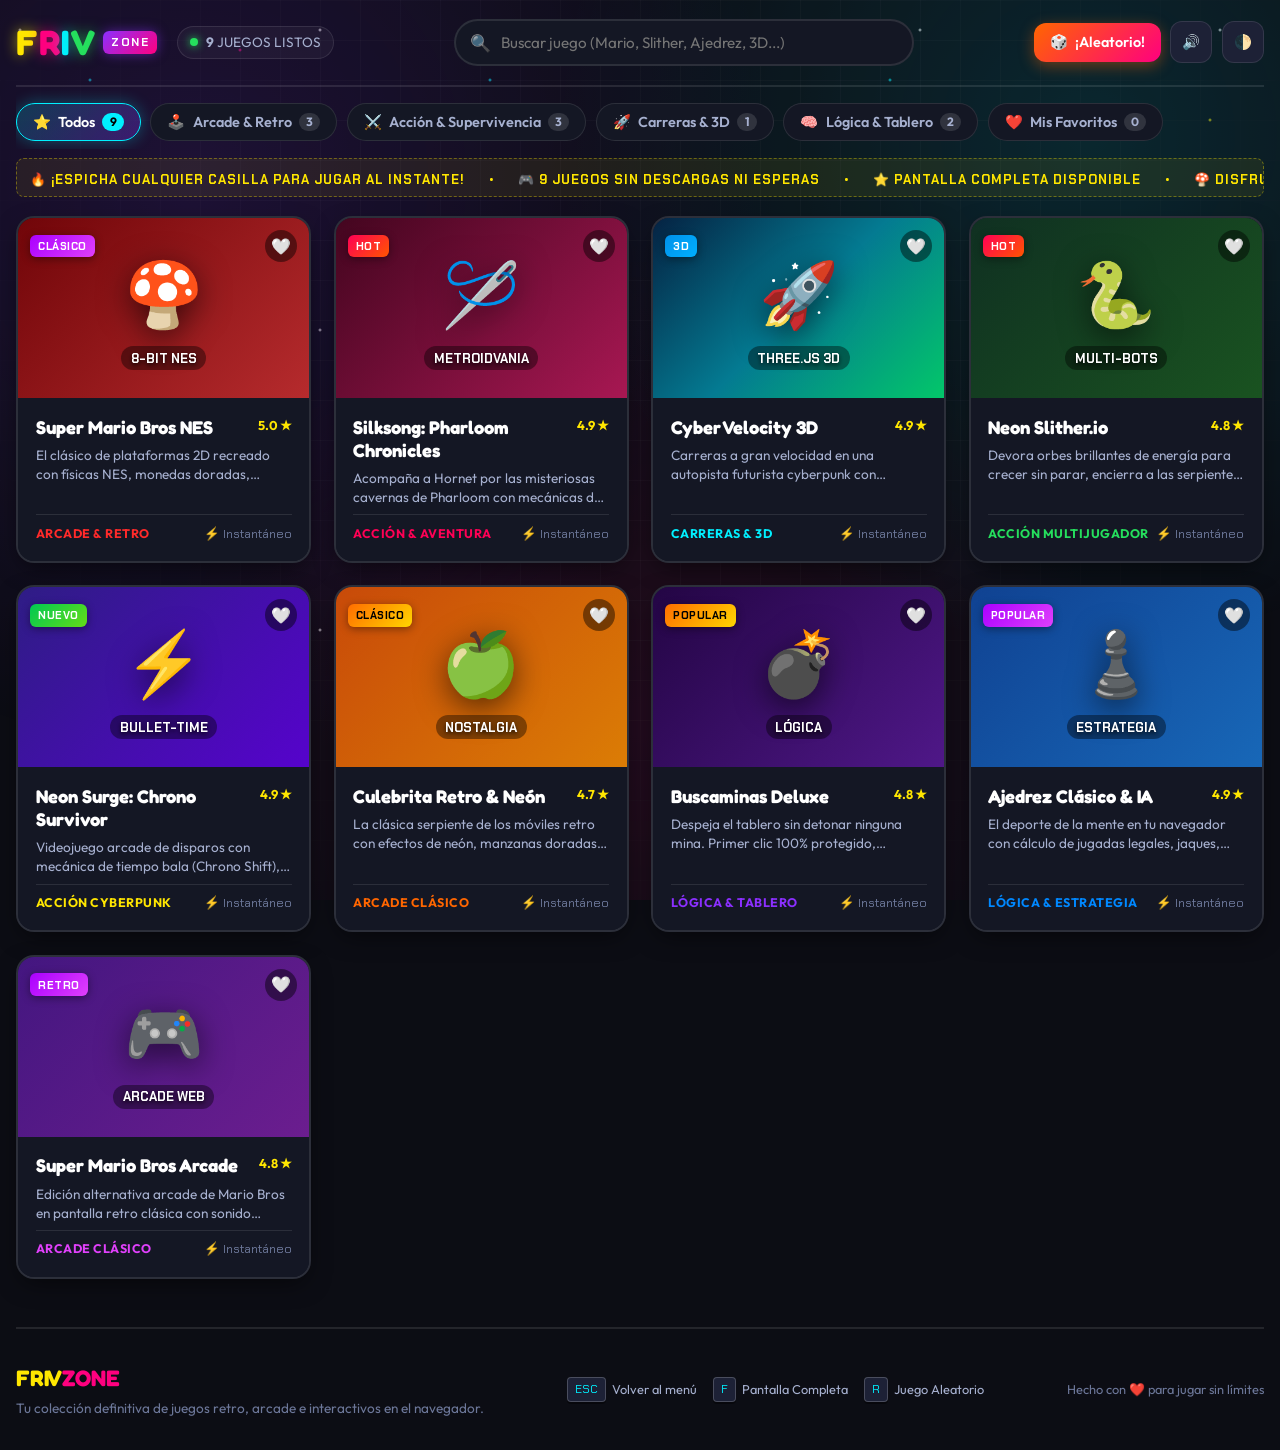
==== index.html @ 9435202a "Initial commit: FRIV-ZONE plataforma completa de juegos arcade y retro" ====
<!DOCTYPE html>
<html lang="es">
<head>
    <meta charset="UTF-8">
    <meta name="viewport" content="width=device-width, initial-scale=1.0, maximum-scale=1.0, user-scalable=no">
    <title>FRIV-ZONE | Plataforma de Juegos Arcade & Retro</title>
    <meta name="description" content="Plataforma de videojuegos estilo Friv con los mejores juegos arcade, retro, carreras 3D, lógica y acción. Juega gratis al instante.">
    
    <!-- Google Fonts -->
    <link rel="preconnect" href="https://fonts.googleapis.com">
    <link rel="preconnect" href="https://fonts.gstatic.com" crossorigin>
    <link href="https://fonts.googleapis.com/css2?family=Chakra+Petch:wght@600;700;800&family=Fredoka:wght@500;600;700;800&family=Outfit:wght@400;500;600;700;800&family=Press+Start+2P&display=swap" rel="stylesheet">
    
    <link rel="stylesheet" href="style.css">
</head>
<body class="theme-friv">
    <!-- Fondo Dinámico con Estrellas y Cuadrícula Arcade -->
    <div class="bg-effects" aria-hidden="true">
        <div class="stars-layer"></div>
        <div class="grid-glow"></div>
    </div>

    <!-- Contenedor Principal de la Plataforma -->
    <div id="friv-app" class="friv-layout">

        <!-- Barra Superior / Header Friv -->
        <header class="friv-navbar">
            <div class="nav-left">
                <a href="#" class="friv-logo-group" id="btn-home-logo" title="FRIV ZONE - Inicio">
                    <div class="friv-logo">
                        <span class="char-f">F</span>
                        <span class="char-r">R</span>
                        <span class="char-i">I</span>
                        <span class="char-v">V</span>
                    </div>
                    <span class="logo-badge">ZONE</span>
                </a>
                <div class="header-tagline">
                    <span class="tagline-dot"></span>
                    <span class="tagline-text"><strong id="total-games-counter">9</strong> JUEGOS LISTOS</span>
                </div>
            </div>

            <!-- Buscador Central -->
            <div class="search-container">
                <span class="search-icon">🔍</span>
                <input type="text" id="game-search-input" placeholder="Buscar juego (Mario, Slither, Ajedrez, 3D...)" autocomplete="off" aria-label="Buscar juegos">
                <button id="clear-search-btn" class="clear-search hidden" title="Borrar búsqueda">✕</button>
            </div>

            <!-- Acciones Rápidas Superior Derecha -->
            <div class="nav-right">
                <button id="btn-random-game" class="action-btn btn-random" title="Elegir juego al azar">
                    <span class="btn-icon">🎲</span>
                    <span class="btn-text">¡Aleatorio!</span>
                </button>
                <button id="btn-toggle-sound" class="action-btn icon-only" title="Activar/Desactivar Sonido UI" aria-label="Sonido">
                    <span id="sound-icon">🔊</span>
                </button>
                <button id="btn-toggle-theme" class="action-btn icon-only" title="Cambiar Tema Visual" aria-label="Tema">
                    <span id="theme-icon">🌓</span>
                </button>
            </div>
        </header>

        <!-- Barra de Categorías y Filtros -->
        <nav class="categories-bar" aria-label="Categorías de juegos">
            <div class="categories-wrapper">
                <button class="cat-pill active" data-category="all">
                    <span class="cat-icon">⭐</span>
                    <span class="cat-label">Todos</span>
                    <span class="cat-count" id="count-all">9</span>
                </button>
                <button class="cat-pill" data-category="arcade">
                    <span class="cat-icon">🕹️</span>
                    <span class="cat-label">Arcade & Retro</span>
                    <span class="cat-count" id="count-arcade">3</span>
                </button>
                <button class="cat-pill" data-category="action">
                    <span class="cat-icon">⚔️</span>
                    <span class="cat-label">Acción & Supervivencia</span>
                    <span class="cat-count" id="count-action">3</span>
                </button>
                <button class="cat-pill" data-category="3d">
                    <span class="cat-icon">🚀</span>
                    <span class="cat-label">Carreras & 3D</span>
                    <span class="cat-count" id="count-3d">1</span>
                </button>
                <button class="cat-pill" data-category="strategy">
                    <span class="cat-icon">🧠</span>
                    <span class="cat-label">Lógica & Tablero</span>
                    <span class="cat-count" id="count-strategy">2</span>
                </button>
                <button class="cat-pill" data-category="favorites">
                    <span class="cat-icon">❤️</span>
                    <span class="cat-label">Mis Favoritos</span>
                    <span class="cat-count" id="count-favorites">0</span>
                </button>
            </div>
        </nav>

        <!-- Banner de Bienvenida Estilo Arcade -->
        <div class="marquee-banner">
            <div class="marquee-content">
                <span>🔥 ¡ESPICHA CUALQUIER CASILLA PARA JUGAR AL INSTANTE!</span>
                <span>•</span>
                <span>🎮 9 JUEGOS SIN DESCARGAS NI ESPERAS</span>
                <span>•</span>
                <span>⭐ PANTALLA COMPLETA DISPONIBLE</span>
                <span>•</span>
                <span>🍄 DISFRUTA DE MARIO, SILKSONG, CYBER VELOCITY, SLITHER Y MÁS</span>
            </div>
        </div>

        <!-- Mosaico Principal de Juegos Estilo Friv (GRID) -->
        <main class="games-mosaic-section">
            <div id="games-grid" class="games-grid" role="list">
                <!-- Se inyecta dinámicamente desde app.js -->
            </div>

            <!-- Estado Vacío cuando no hay resultados de búsqueda -->
            <div id="empty-state" class="empty-state hidden">
                <div class="empty-icon">👾</div>
                <h3>No se encontraron juegos</h3>
                <p>Intenta con otra palabra o borra el filtro de búsqueda.</p>
                <button id="btn-reset-filters" class="action-btn">Restablecer Filtros</button>
            </div>
        </main>

        <!-- Pie de Página -->
        <footer class="friv-footer">
            <div class="footer-content">
                <div class="footer-branding">
                    <div class="friv-logo-small">FRIV<span>ZONE</span></div>
                    <p>Tu colección definitiva de juegos retro, arcade e interactivos en el navegador.</p>
                </div>
                <div class="footer-shortcuts">
                    <span class="shortcut-item"><kbd>ESC</kbd> Volver al menú</span>
                    <span class="shortcut-item"><kbd>F</kbd> Pantalla Completa</span>
                    <span class="shortcut-item"><kbd>R</kbd> Juego Aleatorio</span>
                </div>
                <div class="footer-copy">
                    Hecho con ❤️ para jugar sin límites
                </div>
            </div>
        </footer>

    </div> <!-- /#friv-app -->


    <!-- ============================================== -->
    <!-- REPRODUCTOR ARCADE INTEGRADO (MODAL/CINEMA)    -->
    <!-- ============================================== -->
    <div id="game-player-modal" class="game-player-modal hidden" role="dialog" aria-modal="true" aria-labelledby="player-game-title">
        <div class="player-overlay" id="player-backdrop"></div>
        
        <div class="player-container">
            <!-- Barra Superior del Reproductor -->
            <div class="player-topbar">
                <div class="player-left">
                    <button id="btn-close-player" class="player-btn btn-back" title="Volver al menú de juegos (ESC)">
                        <span class="btn-arrow">◀</span>
                        <span>VOLVER AL MENÚ</span>
                    </button>
                    <div class="player-title-box">
                        <span id="player-game-icon" class="player-icon">🎮</span>
                        <div>
                            <h2 id="player-game-title" class="player-title">Título del Juego</h2>
                            <div class="player-badges-row">
                                <span id="player-game-category" class="player-category-badge">Categoría</span>
                                <span id="player-game-tag" class="player-tag-badge">HOT</span>
                            </div>
                        </div>
                    </div>
                </div>

                <div class="player-controls">
                    <button id="btn-player-favorite" class="player-btn icon-btn" title="Añadir a Favoritos">
                        <span id="player-favorite-icon">🤍</span>
                    </button>
                    <button id="btn-player-controls-info" class="player-btn icon-btn" title="Ver Controles e Instrucciones">
                        <span>⌨️</span>
                    </button>
                    <button id="btn-player-reload" class="player-btn icon-btn" title="Reiniciar Juego">
                        <span>🔄</span>
                    </button>
                    <button id="btn-player-external" class="player-btn icon-btn" title="Abrir en pestaña completa independiente">
                        <span>↗️</span>
                    </button>
                    <button id="btn-player-fullscreen" class="player-btn icon-btn btn-fullscreen-highlight" title="Pantalla Completa (F)">
                        <span id="fullscreen-icon">⛶</span>
                    </button>
                </div>
            </div>

            <!-- Panel de Controles / Instrucciones Desplegable -->
            <div id="player-instructions-panel" class="player-instructions-panel hidden">
                <div class="instructions-header">
                    <h4>🎮 Cómo Jugar y Controles</h4>
                    <button id="btn-close-instructions" class="close-pill-btn">✕</button>
                </div>
                <div id="instructions-content" class="instructions-body">
                    <!-- Contenido inyectado dinámicamente -->
                </div>
            </div>

            <!-- Contenedor del Iframe del Juego -->
            <div class="iframe-wrapper" id="iframe-wrapper">
                <div id="game-loading-spinner" class="game-loader">
                    <div class="spinner-arcade"></div>
                    <p class="loader-text">Cargando juego...</p>
                </div>
                <iframe id="game-iframe" src="about:blank" title="Marco de Juego" allow="autoplay; fullscreen; gamepad; accelerometer; clipboard-write; encrypted-media; gyroscope; picture-in-picture" allowfullscreen></iframe>
            </div>
        </div>
    </div>


    <!-- ============================================== -->
    <!-- MODAL DE RULETA / JUEGO ALEATORIO              -->
    <!-- ============================================== -->
    <div id="roulette-modal" class="roulette-modal hidden" role="dialog" aria-modal="true">
        <div class="roulette-backdrop"></div>
        <div class="roulette-card">
            <div class="roulette-header">
                <span class="roulette-icon-spin">🎲</span>
                <h3>SELECCIONANDO JUEGO AL AZAR...</h3>
            </div>
            <div class="roulette-reel-wrapper">
                <div id="roulette-reel" class="roulette-reel">
                    <!-- Tarjeta animada que cambia a gran velocidad -->
                    <div id="roulette-display" class="roulette-item">
                        <span class="item-icon">🎮</span>
                        <h4 class="item-title">Preparando...</h4>
                    </div>
                </div>
            </div>
            <p class="roulette-status">¡Buena suerte, que empiece la partida!</p>
        </div>
    </div>

    <!-- Scripts -->
    <script src="app.js"></script>
</body>
</html>
---- style.css ----
/* ==========================================================================
   FRIV-ZONE ARCADE HUB - HOJA DE ESTILOS PRINCIPAL
   Inspirado en el clásico Friv con estética moderna, vibrante y reactiva.
   ========================================================================== */

:root {
    /* Paleta Friv Vibrante */
    --friv-yellow: #FFE600;
    --friv-pink: #FF007F;
    --friv-cyan: #00F0FF;
    --friv-green: #25DF5D;
    --friv-purple: #8B2FFF;
    --friv-orange: #FF6600;
    --friv-blue: #0088FF;
    --friv-red: #FF2A2A;

    /* Fondos y Superficies (Modo Friv / Arcade Oscuro Vibrante) */
    --bg-dark: #0c0d14;
    --bg-surface: #141724;
    --bg-surface-elevated: #1d2136;
    --bg-surface-hover: #262c47;
    
    /* Bordes y Luces */
    --border-subtle: rgba(255, 255, 255, 0.1);
    --border-glow: rgba(0, 240, 255, 0.4);
    --shadow-card: 0 8px 24px -6px rgba(0, 0, 0, 0.6);
    --shadow-hover: 0 16px 36px -4px rgba(0, 240, 255, 0.35);

    /* Textos */
    --text-primary: #FFFFFF;
    --text-secondary: #A6B0CF;
    --text-muted: #6C7799;

    /* Fuentes */
    --font-heading: 'Fredoka', 'Outfit', sans-serif;
    --font-ui: 'Outfit', -apple-system, BlinkMacSystemFont, 'Segoe UI', Roboto, sans-serif;
    --font-arcade: 'Chakra Petch', sans-serif;
    --font-pixel: 'Press Start 2P', monospace;

    /* Transiciones */
    --transition-fast: 0.15s ease;
    --transition-smooth: 0.25s cubic-bezier(0.16, 1, 0.3, 1);
    --transition-bounce: 0.4s cubic-bezier(0.34, 1.56, 0.64, 1);
}

/* Tema Alternativo: Friv Retro Clásico */
body.theme-classic {
    --bg-dark: #121024;
    --bg-surface: #1b1735;
    --bg-surface-elevated: #26214a;
    --bg-surface-hover: #322b62;
    --border-subtle: rgba(255, 255, 255, 0.16);
    --border-glow: rgba(255, 230, 0, 0.5);
}

/* Reset y Base */
* {
    box-sizing: border-box;
    margin: 0;
    padding: 0;
    -webkit-tap-highlight-color: transparent;
}

html, body {
    width: 100%;
    min-height: 100%;
    background-color: var(--bg-dark);
    color: var(--text-primary);
    font-family: var(--font-ui);
    font-size: 16px;
    line-height: 1.5;
    overflow-x: hidden;
}

/* Fondo Dinámico con Estrellas y Cuadrícula */
.bg-effects {
    position: fixed;
    top: 0;
    left: 0;
    width: 100vw;
    height: 100vh;
    pointer-events: none;
    z-index: 0;
    overflow: hidden;
}

.stars-layer {
    position: absolute;
    inset: 0;
    background-image: 
        radial-gradient(circle at 15% 20%, rgba(139, 47, 255, 0.18) 0%, transparent 45%),
        radial-gradient(circle at 85% 15%, rgba(0, 240, 255, 0.15) 0%, transparent 40%),
        radial-gradient(circle at 50% 80%, rgba(255, 0, 127, 0.12) 0%, transparent 50%),
        radial-gradient(2px 2px at 20px 30px, #ffffff, rgba(0,0,0,0)),
        radial-gradient(2px 2px at 90px 80px, #00F0FF, rgba(0,0,0,0)),
        radial-gradient(2px 2px at 160px 120px, #FFE600, rgba(0,0,0,0)),
        radial-gradient(2px 2px at 240px 50px, #FF007F, rgba(0,0,0,0));
    background-repeat: repeat;
    background-size: auto, auto, auto, 300px 300px, 400px 400px, 350px 350px, 500px 500px;
    opacity: 0.8;
}

.grid-glow {
    position: absolute;
    inset: 0;
    background-size: 40px 40px;
    background-image: 
        linear-gradient(to right, rgba(255, 255, 255, 0.025) 1px, transparent 1px),
        linear-gradient(to bottom, rgba(255, 255, 255, 0.025) 1px, transparent 1px);
    mask-image: radial-gradient(circle at 50% 30%, black 40%, transparent 85%);
}

/* Contenedor Principal */
.friv-layout {
    position: relative;
    z-index: 1;
    display: flex;
    flex-direction: column;
    min-height: 100vh;
    padding: 0 1rem;
    max-width: 1440px;
    margin: 0 auto;
}

/* ==========================================================================
   BARRA SUPERIOR (HEADER)
   ========================================================================== */
.friv-navbar {
    display: flex;
    align-items: center;
    justify-content: space-between;
    gap: 1rem;
    padding: 1rem 0;
    border-bottom: 2px solid var(--border-subtle);
}

.nav-left {
    display: flex;
    align-items: center;
    gap: 1.25rem;
}

.friv-logo-group {
    display: flex;
    align-items: center;
    gap: 0.4rem;
    text-decoration: none;
    user-select: none;
    transition: transform var(--transition-bounce);
}

.friv-logo-group:hover {
    transform: scale(1.06) rotate(-1deg);
}

.friv-logo {
    display: flex;
    gap: 2px;
    font-family: var(--font-heading);
    font-size: 2.2rem;
    font-weight: 800;
    letter-spacing: -1px;
    text-shadow: 0 4px 10px rgba(0, 0, 0, 0.6);
}

.char-f { color: var(--friv-yellow); text-shadow: 0 0 14px rgba(255, 230, 0, 0.6); }
.char-r { color: var(--friv-pink); text-shadow: 0 0 14px rgba(255, 0, 127, 0.6); }
.char-i { color: var(--friv-cyan); text-shadow: 0 0 14px rgba(0, 240, 255, 0.6); }
.char-v { color: var(--friv-green); text-shadow: 0 0 14px rgba(37, 223, 93, 0.6); }

.logo-badge {
    background: linear-gradient(135deg, var(--friv-purple), var(--friv-pink));
    color: #fff;
    font-family: var(--font-arcade);
    font-size: 0.72rem;
    font-weight: 800;
    padding: 0.2rem 0.5rem;
    border-radius: 6px;
    letter-spacing: 1.5px;
    box-shadow: 0 0 12px rgba(139, 47, 255, 0.5);
    margin-left: 2px;
}

.header-tagline {
    display: flex;
    align-items: center;
    gap: 0.5rem;
    font-size: 0.85rem;
    color: var(--text-secondary);
    background: rgba(255, 255, 255, 0.04);
    padding: 0.35rem 0.75rem;
    border-radius: 20px;
    border: 1px solid var(--border-subtle);
}

.tagline-dot {
    width: 8px;
    height: 8px;
    background-color: var(--friv-green);
    border-radius: 50%;
    box-shadow: 0 0 8px var(--friv-green);
    animation: pulseDot 1.8s infinite;
}

@keyframes pulseDot {
    0%, 100% { transform: scale(1); opacity: 1; }
    50% { transform: scale(1.3); opacity: 0.6; }
}

/* Buscador */
.search-container {
    position: relative;
    flex: 1;
    max-width: 460px;
    display: flex;
    align-items: center;
}

.search-icon {
    position: absolute;
    left: 1rem;
    pointer-events: none;
    font-size: 1.05rem;
    opacity: 0.7;
}

#game-search-input {
    width: 100%;
    padding: 0.75rem 2.5rem 0.75rem 2.8rem;
    background-color: var(--bg-surface);
    border: 2px solid var(--border-subtle);
    border-radius: 999px;
    color: #ffffff;
    font-family: var(--font-ui);
    font-size: 0.95rem;
    outline: none;
    transition: all var(--transition-smooth);
}

#game-search-input:focus {
    border-color: var(--friv-cyan);
    box-shadow: 0 0 18px rgba(0, 240, 255, 0.3);
    background-color: var(--bg-surface-elevated);
}

.clear-search {
    position: absolute;
    right: 0.9rem;
    background: none;
    border: none;
    color: var(--text-muted);
    font-size: 0.9rem;
    cursor: pointer;
    padding: 0.2rem;
    border-radius: 50%;
}

.clear-search:hover {
    color: #fff;
}

/* Acciones Nav Derecha */
.nav-right {
    display: flex;
    align-items: center;
    gap: 0.6rem;
}

.action-btn {
    display: inline-flex;
    align-items: center;
    justify-content: center;
    gap: 0.45rem;
    background: var(--bg-surface-elevated);
    border: 1px solid var(--border-subtle);
    color: var(--text-primary);
    font-family: var(--font-ui);
    font-size: 0.9rem;
    font-weight: 600;
    padding: 0.65rem 1rem;
    border-radius: 12px;
    cursor: pointer;
    user-select: none;
    transition: all var(--transition-fast);
}

.action-btn:hover {
    background: var(--bg-surface-hover);
    border-color: rgba(255, 255, 255, 0.25);
    transform: translateY(-2px);
}

.action-btn:active {
    transform: translateY(0);
}

.action-btn.icon-only {
    padding: 0.65rem;
    width: 42px;
    height: 42px;
}

.btn-random {
    background: linear-gradient(135deg, #FF6600, #FF007F);
    border: none;
    color: #ffffff;
    box-shadow: 0 4px 15px rgba(255, 102, 0, 0.4);
}

.btn-random:hover {
    box-shadow: 0 6px 20px rgba(255, 0, 127, 0.6);
    filter: brightness(1.1);
}

/* ==========================================================================
   BARRA DE CATEGORÍAS
   ========================================================================== */
.categories-bar {
    padding: 1rem 0 0.5rem;
    overflow-x: auto;
    scrollbar-width: none;
}

.categories-bar::-webkit-scrollbar {
    display: none;
}

.categories-wrapper {
    display: flex;
    align-items: center;
    gap: 0.6rem;
    min-width: max-content;
}

.cat-pill {
    display: flex;
    align-items: center;
    gap: 0.45rem;
    background: var(--bg-surface);
    border: 1px solid var(--border-subtle);
    padding: 0.55rem 1rem;
    border-radius: 999px;
    color: var(--text-secondary);
    font-family: var(--font-ui);
    font-size: 0.9rem;
    font-weight: 600;
    cursor: pointer;
    transition: all var(--transition-fast);
}

.cat-pill:hover {
    color: #ffffff;
    background: var(--bg-surface-hover);
    border-color: rgba(255, 255, 255, 0.25);
    transform: translateY(-1px);
}

.cat-pill.active {
    background: linear-gradient(135deg, rgba(0, 240, 255, 0.2), rgba(139, 47, 255, 0.3));
    border-color: var(--friv-cyan);
    color: #ffffff;
    box-shadow: 0 0 16px rgba(0, 240, 255, 0.3);
}

.cat-count {
    background: rgba(255, 255, 255, 0.12);
    padding: 0.1rem 0.45rem;
    border-radius: 10px;
    font-size: 0.75rem;
    font-weight: 700;
}

.cat-pill.active .cat-count {
    background: var(--friv-cyan);
    color: #000;
}

/* Marquee Informativo Retro */
.marquee-banner {
    background: rgba(255, 230, 0, 0.07);
    border: 1px dashed rgba(255, 230, 0, 0.35);
    border-radius: 8px;
    padding: 0.4rem 0.8rem;
    margin: 0.6rem 0 1.2rem;
    overflow: hidden;
    white-space: nowrap;
}

.marquee-content {
    display: inline-flex;
    gap: 1.5rem;
    animation: tickerMove 32s linear infinite;
    font-family: var(--font-arcade);
    font-size: 0.8rem;
    letter-spacing: 1px;
    color: var(--friv-yellow);
    font-weight: 700;
}

@keyframes tickerMove {
    0% { transform: translateX(0); }
    100% { transform: translateX(-50%); }
}

/* ==========================================================================
   MOSAICO DE JUEGOS ESTILO FRIV (GRID)
   ========================================================================== */
.games-mosaic-section {
    flex: 1;
    padding-bottom: 3rem;
}

.games-grid {
    display: grid;
    grid-template-columns: repeat(auto-fill, minmax(270px, 1fr));
    gap: 1.4rem;
}

/* Tarjeta de Juego Friv */
.game-card {
    position: relative;
    background: var(--bg-surface);
    border-radius: 18px;
    border: 2px solid var(--border-subtle);
    overflow: hidden;
    cursor: pointer;
    user-select: none;
    display: flex;
    flex-direction: column;
    transition: transform var(--transition-bounce), border-color var(--transition-smooth), box-shadow var(--transition-smooth);
    box-shadow: var(--shadow-card);
}

.game-card:hover {
    transform: translateY(-8px) scale(1.02);
    border-color: var(--card-accent, var(--friv-cyan));
    box-shadow: 0 16px 36px -4px var(--card-glow, rgba(0, 240, 255, 0.4));
    z-index: 5;
}

/* Portada / Artwork de la Tarjeta */
.card-thumbnail {
    position: relative;
    width: 100%;
    height: 180px;
    background: linear-gradient(135deg, #1f243b, #111422);
    overflow: hidden;
    display: flex;
    align-items: center;
    justify-content: center;
}

.card-bg-gradient {
    position: absolute;
    inset: 0;
    opacity: 0.85;
    transition: opacity var(--transition-smooth), transform var(--transition-smooth);
}

.game-card:hover .card-bg-gradient {
    opacity: 1;
    transform: scale(1.05);
}

/* Ilustración / Vector del Juego */
.card-illustration {
    position: relative;
    z-index: 2;
    display: flex;
    flex-direction: column;
    align-items: center;
    justify-content: center;
    transition: transform var(--transition-bounce);
}

.game-card:hover .card-illustration {
    transform: scale(1.15) rotate(-2deg);
}

.game-big-icon {
    font-size: 4rem;
    filter: drop-shadow(0 8px 16px rgba(0, 0, 0, 0.6));
}

.game-card-subicon {
    font-family: var(--font-arcade);
    font-size: 0.8rem;
    font-weight: 800;
    color: #ffffff;
    text-shadow: 0 2px 4px rgba(0, 0, 0, 0.8);
    background: rgba(0, 0, 0, 0.4);
    padding: 0.15rem 0.6rem;
    border-radius: 999px;
    margin-top: 0.25rem;
    backdrop-filter: blur(4px);
}

/* Badges sobre la portada */
.card-top-badges {
    position: absolute;
    top: 0.75rem;
    left: 0.75rem;
    right: 0.75rem;
    display: flex;
    justify-content: space-between;
    align-items: center;
    z-index: 3;
}

.tag-badge {
    font-family: var(--font-arcade);
    font-size: 0.68rem;
    font-weight: 800;
    padding: 0.2rem 0.5rem;
    border-radius: 6px;
    letter-spacing: 0.5px;
    color: #fff;
    box-shadow: 0 2px 8px rgba(0, 0, 0, 0.4);
}

.badge-hot { background: linear-gradient(135deg, #FF0055, #FF5500); }
.badge-new { background: linear-gradient(135deg, #00C853, #64DD17); }
.badge-3d { background: linear-gradient(135deg, #0091EA, #00B0FF); }
.badge-retro { background: linear-gradient(135deg, #AA00FF, #E040FB); }
.badge-classic { background: linear-gradient(135deg, #FF6D00, #FFD600); color: #000; }

.btn-card-fav {
    background: rgba(0, 0, 0, 0.45);
    border: none;
    color: #fff;
    width: 32px;
    height: 32px;
    border-radius: 50%;
    display: flex;
    align-items: center;
    justify-content: center;
    font-size: 1rem;
    cursor: pointer;
    backdrop-filter: blur(4px);
    transition: transform var(--transition-fast), background var(--transition-fast);
}

.btn-card-fav:hover {
    transform: scale(1.2);
    background: rgba(255, 0, 127, 0.7);
}

.btn-card-fav.is-favorite {
    color: #FF007F;
    background: rgba(255, 255, 255, 0.9);
}

/* Hover Overlay "¡JUGAR YA!" */
.card-hover-play-overlay {
    position: absolute;
    inset: 0;
    background: rgba(0, 0, 0, 0.6);
    backdrop-filter: blur(3px);
    display: flex;
    flex-direction: column;
    align-items: center;
    justify-content: center;
    gap: 0.5rem;
    opacity: 0;
    transition: opacity var(--transition-smooth);
    z-index: 4;
}

.game-card:hover .card-hover-play-overlay {
    opacity: 1;
}

.play-action-pill {
    background: var(--friv-yellow);
    color: #000;
    font-family: var(--font-heading);
    font-size: 1.05rem;
    font-weight: 800;
    padding: 0.55rem 1.3rem;
    border-radius: 999px;
    box-shadow: 0 4px 16px rgba(255, 230, 0, 0.6);
    display: flex;
    align-items: center;
    gap: 0.4rem;
    transform: translateY(10px);
    transition: transform var(--transition-bounce);
}

.game-card:hover .play-action-pill {
    transform: translateY(0);
}

.play-action-pill:hover {
    filter: brightness(1.1);
}

/* Información de la Tarjeta */
.card-info {
    padding: 1.1rem;
    display: flex;
    flex-direction: column;
    flex: 1;
    gap: 0.45rem;
    background: var(--bg-surface);
}

.card-title-row {
    display: flex;
    align-items: flex-start;
    justify-content: space-between;
    gap: 0.5rem;
}

.card-title {
    font-family: var(--font-heading);
    font-size: 1.15rem;
    font-weight: 700;
    color: var(--text-primary);
    line-height: 1.25;
}

.card-rating {
    font-size: 0.8rem;
    color: var(--friv-yellow);
    white-space: nowrap;
    font-weight: 700;
}

.card-description {
    font-size: 0.85rem;
    color: var(--text-secondary);
    line-height: 1.4;
    display: -webkit-box;
    -webkit-line-clamp: 2;
    -webkit-box-orient: vertical;
    overflow: hidden;
}

.card-footer-tags {
    display: flex;
    align-items: center;
    justify-content: space-between;
    margin-top: auto;
    padding-top: 0.6rem;
    border-top: 1px solid var(--border-subtle);
    font-size: 0.78rem;
}

.card-category-text {
    color: var(--card-accent, var(--friv-cyan));
    font-weight: 700;
    text-transform: uppercase;
    letter-spacing: 0.5px;
}

.card-quick-controls {
    color: var(--text-muted);
    font-family: var(--font-arcade);
}

/* Estado Vacío */
.empty-state {
    text-align: center;
    padding: 4rem 1rem;
    background: var(--bg-surface);
    border-radius: 20px;
    border: 2px dashed var(--border-subtle);
    margin-top: 2rem;
}

.empty-icon {
    font-size: 3.5rem;
    margin-bottom: 1rem;
}

.empty-state h3 {
    font-family: var(--font-heading);
    font-size: 1.5rem;
    margin-bottom: 0.5rem;
}

.empty-state p {
    color: var(--text-secondary);
    margin-bottom: 1.5rem;
}

/* ==========================================================================
   REPRODUCTOR ARCADE INTEGRADO (MODAL/CINEMA)
   ========================================================================== */
.game-player-modal {
    position: fixed;
    inset: 0;
    z-index: 1000;
    display: flex;
    align-items: center;
    justify-content: center;
    padding: 1rem;
}

.player-overlay {
    position: absolute;
    inset: 0;
    background: rgba(6, 7, 12, 0.88);
    backdrop-filter: blur(12px);
    animation: fadeIn 0.25s ease-out;
}

.player-container {
    position: relative;
    z-index: 2;
    width: 100%;
    max-width: 1200px;
    height: 90vh;
    max-height: 850px;
    background: var(--bg-surface);
    border: 2px solid var(--friv-cyan);
    border-radius: 20px;
    box-shadow: 0 0 50px rgba(0, 240, 255, 0.35), 0 20px 60px rgba(0, 0, 0, 0.8);
    display: flex;
    flex-direction: column;
    overflow: hidden;
    animation: zoomInModal 0.3s cubic-bezier(0.16, 1, 0.3, 1);
}

@keyframes fadeIn {
    from { opacity: 0; }
    to { opacity: 1; }
}

@keyframes zoomInModal {
    from {
        opacity: 0;
        transform: scale(0.92) translateY(20px);
    }
    to {
        opacity: 1;
        transform: scale(1) translateY(0);
    }
}

/* Barra Superior del Reproductor */
.player-topbar {
    display: flex;
    align-items: center;
    justify-content: space-between;
    padding: 0.85rem 1.25rem;
    background: var(--bg-surface-elevated);
    border-bottom: 2px solid var(--border-subtle);
    gap: 1rem;
}

.player-left {
    display: flex;
    align-items: center;
    gap: 1rem;
    min-width: 0;
}

.btn-back {
    background: linear-gradient(135deg, var(--friv-pink), var(--friv-purple)) !important;
    color: #ffffff !important;
    font-weight: 800 !important;
    padding: 0.55rem 1rem !important;
    border-radius: 12px !important;
    display: flex;
    align-items: center;
    gap: 0.4rem;
    box-shadow: 0 4px 15px rgba(255, 0, 127, 0.4);
}

.btn-back:hover {
    filter: brightness(1.15);
    transform: translateY(-2px);
}

.player-title-box {
    display: flex;
    align-items: center;
    gap: 0.6rem;
    min-width: 0;
}

.player-icon {
    font-size: 1.8rem;
}

.player-title {
    font-family: var(--font-heading);
    font-size: 1.25rem;
    font-weight: 700;
    white-space: nowrap;
    overflow: hidden;
    text-overflow: ellipsis;
}

.player-badges-row {
    display: flex;
    gap: 0.4rem;
    margin-top: 0.1rem;
}

.player-category-badge {
    font-size: 0.72rem;
    font-weight: 700;
    color: var(--friv-cyan);
    text-transform: uppercase;
}

.player-tag-badge {
    font-size: 0.68rem;
    font-weight: 800;
    background: rgba(255, 255, 255, 0.1);
    padding: 0.05rem 0.35rem;
    border-radius: 4px;
}

.player-controls {
    display: flex;
    align-items: center;
    gap: 0.5rem;
}

.player-btn {
    background: var(--bg-surface);
    border: 1px solid var(--border-subtle);
    color: #fff;
    padding: 0.5rem 0.8rem;
    border-radius: 10px;
    font-size: 0.95rem;
    cursor: pointer;
    transition: all var(--transition-fast);
    display: inline-flex;
    align-items: center;
    justify-content: center;
}

.player-btn:hover {
    background: var(--bg-surface-hover);
    border-color: rgba(255, 255, 255, 0.3);
    transform: translateY(-2px);
}

.btn-fullscreen-highlight {
    background: var(--friv-yellow) !important;
    color: #000 !important;
    font-weight: 800;
    border: none;
    box-shadow: 0 0 12px rgba(255, 230, 0, 0.4);
}

.btn-fullscreen-highlight:hover {
    filter: brightness(1.15);
}

/* Panel Desplegable de Controles */
.player-instructions-panel {
    background: var(--bg-surface-elevated);
    border-bottom: 2px solid var(--friv-cyan);
    padding: 1rem 1.25rem;
    animation: slideDown 0.2s ease-out;
}

@keyframes slideDown {
    from { transform: translateY(-20px); opacity: 0; }
    to { transform: translateY(0); opacity: 1; }
}

.instructions-header {
    display: flex;
    justify-content: space-between;
    align-items: center;
    margin-bottom: 0.6rem;
}

.instructions-header h4 {
    font-family: var(--font-heading);
    color: var(--friv-cyan);
}

.close-pill-btn {
    background: none;
    border: none;
    color: var(--text-muted);
    font-size: 1.1rem;
    cursor: pointer;
}

.close-pill-btn:hover { color: #fff; }

.instructions-body {
    display: flex;
    flex-wrap: wrap;
    gap: 1.5rem;
    font-size: 0.9rem;
    color: var(--text-secondary);
}

.control-item {
    display: flex;
    align-items: center;
    gap: 0.5rem;
}

.key-tag {
    background: #000;
    border: 1px solid var(--border-subtle);
    padding: 0.2rem 0.5rem;
    border-radius: 6px;
    font-family: var(--font-arcade);
    font-weight: 700;
    color: var(--friv-yellow);
    box-shadow: 0 2px 0 rgba(255, 255, 255, 0.2);
}

/* Marco Iframe */
.iframe-wrapper {
    position: relative;
    flex: 1;
    width: 100%;
    background: #000;
    overflow: hidden;
}

#game-iframe {
    position: absolute;
    top: 0;
    left: 0;
    width: 100%;
    height: 100%;
    border: none;
    display: block;
}

.game-loader {
    position: absolute;
    inset: 0;
    background: #000;
    display: flex;
    flex-direction: column;
    align-items: center;
    justify-content: center;
    gap: 1rem;
    z-index: 10;
    transition: opacity 0.3s ease;
}

.spinner-arcade {
    width: 48px;
    height: 48px;
    border: 5px solid rgba(0, 240, 255, 0.2);
    border-top-color: var(--friv-cyan);
    border-right-color: var(--friv-pink);
    border-radius: 50%;
    animation: spinLoader 0.7s linear infinite;
}

@keyframes spinLoader {
    to { transform: rotate(360deg); }
}

.loader-text {
    font-family: var(--font-arcade);
    font-size: 1rem;
    letter-spacing: 1px;
    color: var(--friv-cyan);
}

/* ==========================================================================
   MODAL DE RULETA / SELECCIÓN ALEATORIA
   ========================================================================== */
.roulette-modal {
    position: fixed;
    inset: 0;
    z-index: 1100;
    display: flex;
    align-items: center;
    justify-content: center;
    padding: 1rem;
}

.roulette-backdrop {
    position: absolute;
    inset: 0;
    background: rgba(0, 0, 0, 0.85);
    backdrop-filter: blur(8px);
}

.roulette-card {
    position: relative;
    z-index: 2;
    background: var(--bg-surface-elevated);
    border: 3px solid var(--friv-yellow);
    box-shadow: 0 0 50px rgba(255, 230, 0, 0.4);
    border-radius: 24px;
    padding: 2rem;
    width: 100%;
    max-width: 440px;
    text-align: center;
    animation: zoomInModal 0.25s ease-out;
}

.roulette-header {
    display: flex;
    flex-direction: column;
    align-items: center;
    gap: 0.5rem;
    margin-bottom: 1.5rem;
}

.roulette-icon-spin {
    font-size: 3rem;
    animation: spinDice 1s infinite cubic-bezier(0.4, 0, 0.2, 1);
}

@keyframes spinDice {
    0% { transform: rotate(0deg) scale(1); }
    50% { transform: rotate(180deg) scale(1.2); }
    100% { transform: rotate(360deg) scale(1); }
}

.roulette-header h3 {
    font-family: var(--font-arcade);
    font-size: 1.1rem;
    color: var(--friv-yellow);
    letter-spacing: 1px;
}

.roulette-reel-wrapper {
    background: #0a0c16;
    border: 2px solid var(--border-subtle);
    border-radius: 16px;
    padding: 1.5rem;
    margin-bottom: 1rem;
    box-shadow: inset 0 4px 12px rgba(0, 0, 0, 0.8);
}

.roulette-item {
    display: flex;
    flex-direction: column;
    align-items: center;
    gap: 0.6rem;
    transition: transform 0.08s ease;
}

.roulette-item .item-icon {
    font-size: 3.8rem;
}

.roulette-item .item-title {
    font-family: var(--font-heading);
    font-size: 1.4rem;
    color: #ffffff;
}

.roulette-status {
    font-size: 0.85rem;
    color: var(--text-secondary);
}

/* ==========================================================================
   PIE DE PÁGINA
   ========================================================================== */
.friv-footer {
    border-top: 2px solid var(--border-subtle);
    padding: 2rem 0;
    margin-top: auto;
}

.footer-content {
    display: flex;
    align-items: center;
    justify-content: space-between;
    flex-wrap: wrap;
    gap: 1.5rem;
}

.friv-logo-small {
    font-family: var(--font-heading);
    font-size: 1.4rem;
    font-weight: 800;
    color: var(--friv-yellow);
}

.friv-logo-small span {
    color: var(--friv-pink);
}

.footer-branding p {
    font-size: 0.85rem;
    color: var(--text-muted);
    margin-top: 0.2rem;
}

.footer-shortcuts {
    display: flex;
    gap: 1rem;
    flex-wrap: wrap;
}

.shortcut-item {
    font-size: 0.8rem;
    color: var(--text-secondary);
    display: flex;
    align-items: center;
    gap: 0.35rem;
}

kbd {
    background: var(--bg-surface-elevated);
    border: 1px solid rgba(255, 255, 255, 0.2);
    padding: 0.15rem 0.45rem;
    border-radius: 4px;
    font-family: var(--font-arcade);
    font-size: 0.75rem;
    color: var(--friv-cyan);
    box-shadow: 0 2px 0 rgba(0, 0, 0, 0.4);
}

.footer-copy {
    font-size: 0.8rem;
    color: var(--text-muted);
}

/* Clases Utilitarias */
.hidden {
    display: none !important;
}

/* ==========================================================================
   RESPONSIVIDAD Y ADAPTACIÓN MÓVIL
   ========================================================================== */
@media (max-width: 900px) {
    .friv-navbar {
        flex-wrap: wrap;
    }
    .search-container {
        order: 3;
        max-width: 100%;
        margin-top: 0.5rem;
    }
    .player-container {
        height: 96vh;
        border-radius: 12px;
    }
}

@media (max-width: 600px) {
    .header-tagline {
        display: none;
    }
    .friv-logo {
        font-size: 1.8rem;
    }
    .games-grid {
        grid-template-columns: repeat(auto-fill, minmax(160px, 1fr));
        gap: 0.9rem;
    }
    .card-thumbnail {
        height: 120px;
    }
    .game-big-icon {
        font-size: 2.8rem;
    }
    .card-info {
        padding: 0.75rem;
    }
    .card-title {
        font-size: 0.95rem;
    }
    .card-description {
        display: none;
    }
    .player-topbar {
        padding: 0.6rem 0.8rem;
    }
    .player-btn span:not(.btn-arrow):not(#player-favorite-icon):not(#fullscreen-icon) {
        display: none;
    }
    .btn-back {
        padding: 0.45rem 0.7rem !important;
    }
    .footer-content {
        flex-direction: column;
        align-items: flex-start;
    }
}
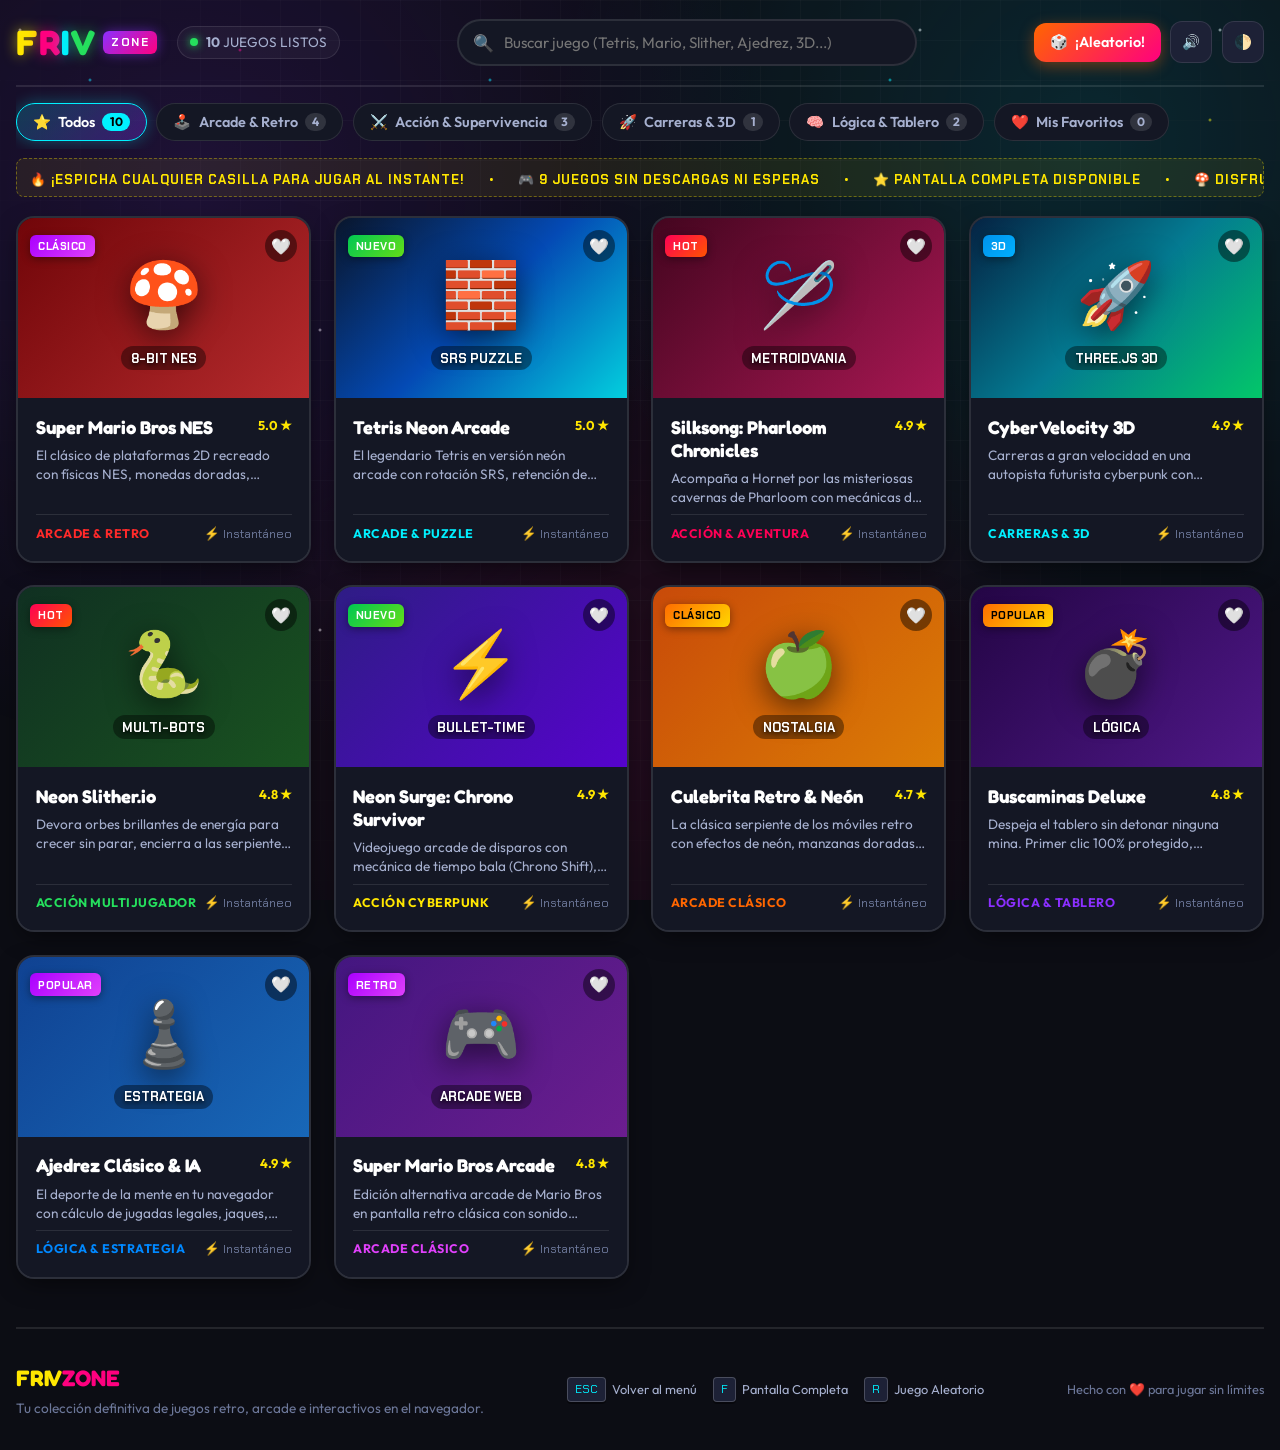
==== commit 2fe9b87b: "Add Tetris Neon Arcade game with SRS rotation, touch controls, and Friv Zone integration" ====
--- a/index.html
+++ b/index.html
@@ -2,7 +2,7 @@
 <html lang="es">
 <head>
     <meta charset="UTF-8">
-    <meta name="viewport" content="width=device-width, initial-scale=1.0, maximum-scale=1.0, user-scalable=no">
+    <meta name="viewport" content="width=device-width, initial-scale=1.0, maximum-scale=1.0, user-scalable=no, viewport-fit=cover">
     <title>FRIV-ZONE | Plataforma de Juegos Arcade & Retro</title>
     <meta name="description" content="Plataforma de videojuegos estilo Friv con los mejores juegos arcade, retro, carreras 3D, lógica y acción. Juega gratis al instante.">
     
@@ -37,14 +37,14 @@
                 </a>
                 <div class="header-tagline">
                     <span class="tagline-dot"></span>
-                    <span class="tagline-text"><strong id="total-games-counter">9</strong> JUEGOS LISTOS</span>
+                    <span class="tagline-text"><strong id="total-games-counter">10</strong> JUEGOS LISTOS</span>
                 </div>
             </div>
 
             <!-- Buscador Central -->
             <div class="search-container">
                 <span class="search-icon">🔍</span>
-                <input type="text" id="game-search-input" placeholder="Buscar juego (Mario, Slither, Ajedrez, 3D...)" autocomplete="off" aria-label="Buscar juegos">
+                <input type="text" id="game-search-input" placeholder="Buscar juego (Tetris, Mario, Slither, Ajedrez, 3D...)" autocomplete="off" aria-label="Buscar juegos">
                 <button id="clear-search-btn" class="clear-search hidden" title="Borrar búsqueda">✕</button>
             </div>
 
@@ -69,12 +69,12 @@
                 <button class="cat-pill active" data-category="all">
                     <span class="cat-icon">⭐</span>
                     <span class="cat-label">Todos</span>
-                    <span class="cat-count" id="count-all">9</span>
+                    <span class="cat-count" id="count-all">10</span>
                 </button>
                 <button class="cat-pill" data-category="arcade">
                     <span class="cat-icon">🕹️</span>
                     <span class="cat-label">Arcade & Retro</span>
-                    <span class="cat-count" id="count-arcade">3</span>
+                    <span class="cat-count" id="count-arcade">4</span>
                 </button>
                 <button class="cat-pill" data-category="action">
                     <span class="cat-icon">⚔️</span>
--- a/style.css
+++ b/style.css
@@ -1127,60 +1127,366 @@
 }
 
 /* ==========================================================================
-   RESPONSIVIDAD Y ADAPTACIÓN MÓVIL
+   BOTÓN DE JUEGO MÓVIL Y FEEDBACK TÁCTIL
    ========================================================================== */
-@media (max-width: 900px) {
+.mobile-play-btn {
+    display: none;
+}
+
+/* ==========================================================================
+   RESPONSIVIDAD TOTAL Y OPTIMIZACIÓN MÓVIL (TABLETS, PHONES, VIEWPORT DINÁMICO)
+   ========================================================================== */
+
+/* Tablets y Pantallas Medianas (<= 992px) */
+@media (max-width: 992px) {
     .friv-navbar {
         flex-wrap: wrap;
-    }
+        gap: 0.8rem;
+    }
+
     .search-container {
         order: 3;
         max-width: 100%;
-        margin-top: 0.5rem;
-    }
+        margin-top: 0.3rem;
+    }
+
+    .games-grid {
+        grid-template-columns: repeat(auto-fill, minmax(220px, 1fr));
+        gap: 1.1rem;
+    }
+
     .player-container {
-        height: 96vh;
-        border-radius: 12px;
-    }
-}
-
-@media (max-width: 600px) {
+        width: 95vw;
+        height: 94vh;
+        max-height: 94vh;
+        border-radius: 16px;
+    }
+}
+
+/* Dispositivos Móviles (<= 768px) */
+@media (max-width: 768px) {
+    /* Safe areas para pantallas modernas con notch / barra inferior */
+    .friv-layout {
+        padding-left: max(0.75rem, env(safe-area-inset-left, 0px));
+        padding-right: max(0.75rem, env(safe-area-inset-right, 0px));
+        padding-top: max(0.5rem, env(safe-area-inset-top, 0px));
+        padding-bottom: max(1.5rem, env(safe-area-inset-bottom, 0px));
+    }
+
+    /* Cabecera optimizada para móvil */
+    .friv-navbar {
+        padding: 0.6rem 0;
+        gap: 0.75rem;
+    }
+
+    .nav-left {
+        gap: 0.75rem;
+    }
+
+    .friv-logo {
+        font-size: 1.9rem;
+    }
+
+    .logo-badge {
+        font-size: 0.65rem;
+        padding: 0.15rem 0.4rem;
+    }
+
     .header-tagline {
         display: none;
     }
-    .friv-logo {
-        font-size: 1.8rem;
-    }
+
+    .nav-right {
+        gap: 0.45rem;
+    }
+
+    .action-btn {
+        padding: 0.5rem 0.75rem;
+        font-size: 0.82rem;
+        border-radius: 10px;
+    }
+
+    .btn-random .btn-text {
+        font-size: 0.8rem;
+    }
+
+    .action-btn.icon-only {
+        width: 36px;
+        height: 36px;
+        padding: 0.4rem;
+    }
+
+    /* Buscador full width */
+    .search-container {
+        max-width: 100%;
+        margin-top: 0;
+    }
+
+    #game-search-input {
+        padding: 0.65rem 2.2rem 0.65rem 2.5rem;
+        font-size: 0.88rem;
+    }
+
+    .search-icon {
+        left: 0.85rem;
+        font-size: 0.95rem;
+    }
+
+    /* Barra de Categorías Swipe */
+    .categories-bar {
+        padding: 0.6rem 0 0.4rem;
+        -webkit-overflow-scrolling: touch;
+    }
+
+    .cat-pill {
+        padding: 0.45rem 0.85rem;
+        font-size: 0.82rem;
+        white-space: nowrap;
+    }
+
+    /* Marquee más compacto */
+    .marquee-banner {
+        margin: 0.4rem 0 0.9rem;
+        padding: 0.3rem 0.6rem;
+    }
+
+    .marquee-content {
+        font-size: 0.72rem;
+    }
+
+    /* =======================================================
+       REPRODUCTOR FULLSCREEN ABSOLUTO EN MÓVIL
+       Aprovecha el 100% de la pantalla del celular sin bordes negros
+       ======================================================= */
+    .game-player-modal {
+        padding: 0 !important;
+        position: fixed;
+        inset: 0;
+        width: 100vw;
+        height: 100dvh;
+        height: 100vh;
+        z-index: 9999;
+    }
+
+    .player-overlay {
+        display: none;
+    }
+
+    .player-container {
+        width: 100vw !important;
+        max-width: 100vw !important;
+        height: 100dvh !important;
+        max-height: 100dvh !important;
+        height: 100vh !important;
+        border: none !important;
+        border-radius: 0 !important;
+        box-shadow: none !important;
+    }
+
+    .player-topbar {
+        padding: 0.4rem 0.6rem !important;
+        background: #0e111d !important;
+        gap: 0.5rem;
+        min-height: 44px;
+    }
+
+    .player-left {
+        gap: 0.5rem;
+        min-width: 0;
+        flex: 1;
+    }
+
+    .btn-back {
+        padding: 0.4rem 0.65rem !important;
+        font-size: 0.75rem !important;
+        border-radius: 8px !important;
+        white-space: nowrap;
+    }
+
+    .btn-back span:not(.btn-arrow) {
+        font-size: 0.72rem;
+    }
+
+    .player-title-box {
+        gap: 0.35rem;
+        min-width: 0;
+    }
+
+    .player-icon {
+        font-size: 1.3rem;
+    }
+
+    .player-title {
+        font-size: 0.88rem;
+        max-width: 120px;
+    }
+
+    .player-badges-row {
+        display: none;
+    }
+
+    .player-controls {
+        gap: 0.35rem;
+    }
+
+    .player-btn {
+        padding: 0.4rem 0.55rem;
+        font-size: 0.85rem;
+        border-radius: 8px;
+    }
+
+    /* Ruleta en móvil */
+    .roulette-card {
+        max-width: 90vw;
+        padding: 1.5rem 1rem;
+        border-radius: 18px;
+    }
+
+    .roulette-icon-spin {
+        font-size: 2.5rem;
+    }
+
+    .roulette-header h3 {
+        font-size: 0.95rem;
+    }
+
+    .roulette-item .item-icon {
+        font-size: 3rem;
+    }
+
+    .roulette-item .item-title {
+        font-size: 1.15rem;
+    }
+}
+
+/* Celulares (<= 600px y <= 480px) */
+@media (max-width: 600px) {
+    /* Cuadrícula de 2 columnas perfecta para teléfonos */
     .games-grid {
-        grid-template-columns: repeat(auto-fill, minmax(160px, 1fr));
-        gap: 0.9rem;
-    }
+        grid-template-columns: repeat(2, 1fr);
+        gap: 0.7rem;
+    }
+
+    .game-card {
+        border-radius: 14px;
+        box-shadow: 0 4px 12px rgba(0, 0, 0, 0.4);
+    }
+
+    .game-card:active {
+        transform: scale(0.97);
+    }
+
     .card-thumbnail {
-        height: 120px;
-    }
+        height: 115px;
+    }
+
     .game-big-icon {
-        font-size: 2.8rem;
-    }
+        font-size: 2.5rem;
+    }
+
+    .game-card-subicon {
+        font-size: 0.65rem;
+        padding: 0.1rem 0.4rem;
+    }
+
+    .card-top-badges {
+        top: 0.45rem;
+        left: 0.45rem;
+        right: 0.45rem;
+    }
+
+    .tag-badge {
+        font-size: 0.6rem;
+        padding: 0.15rem 0.35rem;
+    }
+
+    .btn-card-fav {
+        width: 28px;
+        height: 28px;
+        font-size: 0.85rem;
+    }
+
+    /* Desactivar hover overlay bloqueador en móvil */
+    .card-hover-play-overlay {
+        display: none;
+    }
+
     .card-info {
-        padding: 0.75rem;
-    }
+        padding: 0.6rem 0.65rem 0.65rem;
+        gap: 0.2rem;
+    }
+
     .card-title {
-        font-size: 0.95rem;
-    }
+        font-size: 0.85rem;
+        white-space: nowrap;
+        overflow: hidden;
+        text-overflow: ellipsis;
+        max-width: 100%;
+    }
+
+    .card-rating {
+        font-size: 0.72rem;
+    }
+
     .card-description {
         display: none;
     }
-    .player-topbar {
-        padding: 0.6rem 0.8rem;
-    }
-    .player-btn span:not(.btn-arrow):not(#player-favorite-icon):not(#fullscreen-icon) {
+
+    .card-footer-tags {
+        padding-top: 0.35rem;
+        margin-top: 0.2rem;
+    }
+
+    .card-category-text {
+        font-size: 0.68rem;
+    }
+
+    .card-quick-controls {
         display: none;
     }
-    .btn-back {
-        padding: 0.45rem 0.7rem !important;
-    }
+
+    /* Botón JUGAR visible en teléfonos para interacción táctil directa */
+    .mobile-play-btn {
+        display: inline-flex;
+        align-items: center;
+        gap: 0.2rem;
+        background: var(--friv-yellow);
+        color: #000;
+        font-family: var(--font-heading);
+        font-weight: 800;
+        font-size: 0.68rem;
+        padding: 0.15rem 0.5rem;
+        border-radius: 999px;
+        box-shadow: 0 2px 6px rgba(255, 230, 0, 0.4);
+    }
+
     .footer-content {
         flex-direction: column;
         align-items: flex-start;
-    }
-}
+        gap: 1rem;
+    }
+
+    .footer-shortcuts {
+        display: none;
+    }
+}
+
+/* Teléfonos muy pequeños (<= 360px) */
+@media (max-width: 360px) {
+    .games-grid {
+        gap: 0.5rem;
+    }
+
+    .card-thumbnail {
+        height: 95px;
+    }
+
+    .game-big-icon {
+        font-size: 2.1rem;
+    }
+
+    .card-title {
+        font-size: 0.78rem;
+    }
+}
+
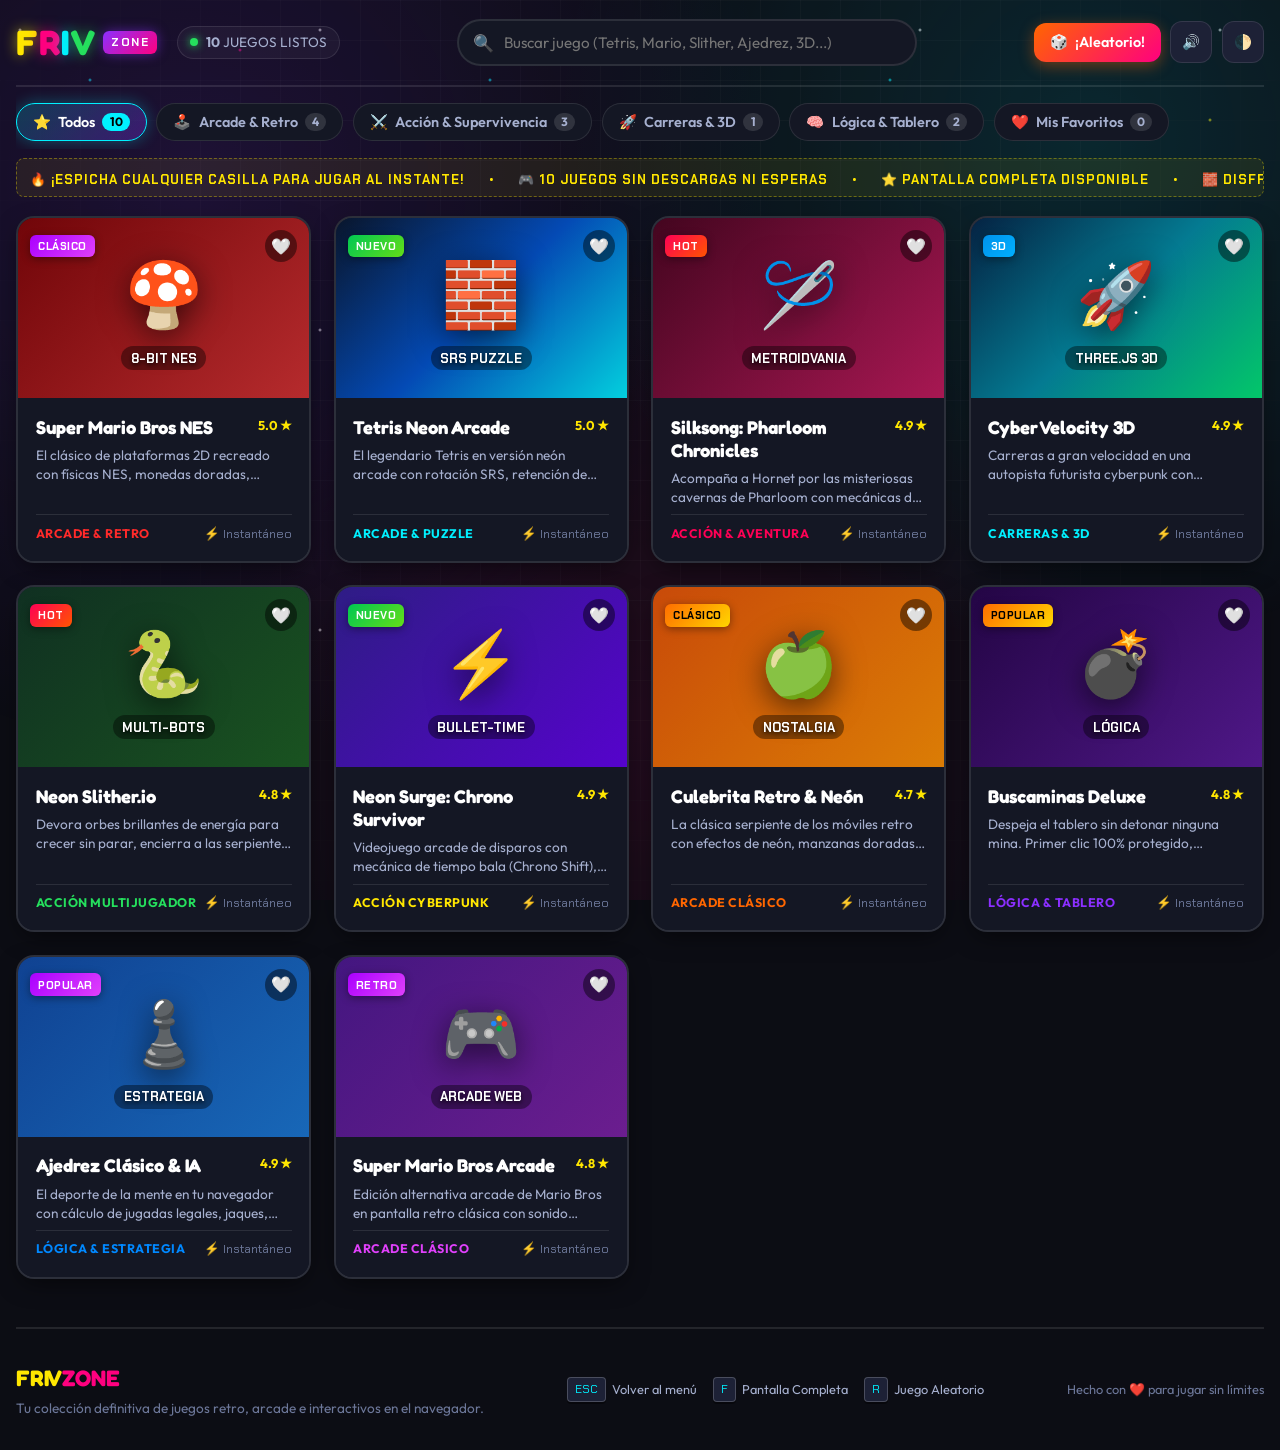
==== commit 052f0b5b: "Update marquee banner to 10 games including Tetris" ====
--- a/index.html
+++ b/index.html
@@ -104,11 +104,11 @@
             <div class="marquee-content">
                 <span>🔥 ¡ESPICHA CUALQUIER CASILLA PARA JUGAR AL INSTANTE!</span>
                 <span>•</span>
-                <span>🎮 9 JUEGOS SIN DESCARGAS NI ESPERAS</span>
+                <span>🎮 10 JUEGOS SIN DESCARGAS NI ESPERAS</span>
                 <span>•</span>
                 <span>⭐ PANTALLA COMPLETA DISPONIBLE</span>
                 <span>•</span>
-                <span>🍄 DISFRUTA DE MARIO, SILKSONG, CYBER VELOCITY, SLITHER Y MÁS</span>
+                <span>🧱 DISFRUTA DE TETRIS, MARIO, SILKSONG, CYBER VELOCITY, SLITHER Y MÁS</span>
             </div>
         </div>
 
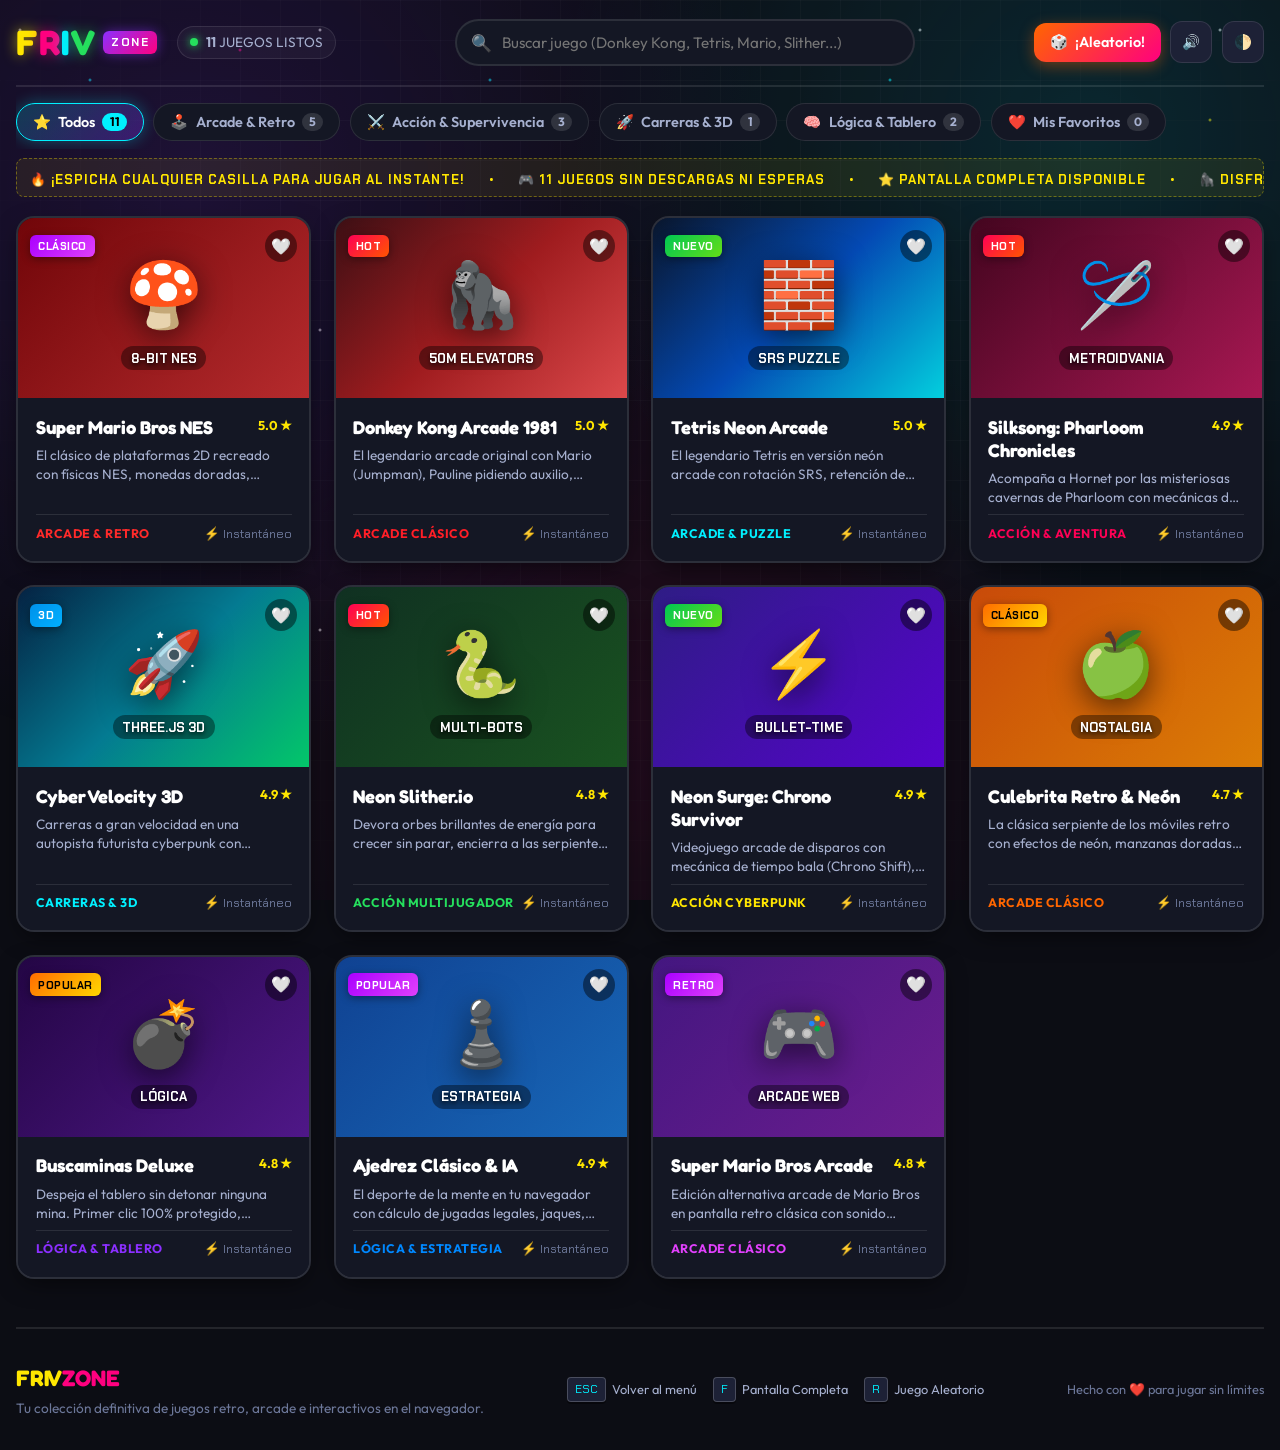
==== commit c6cd831a: "Add Donkey Kong Arcade 1981 (50m Elevators Stage) and integrate into Friv Zone" ====
--- a/index.html
+++ b/index.html
@@ -5,13 +5,16 @@
     <meta name="viewport" content="width=device-width, initial-scale=1.0, maximum-scale=1.0, user-scalable=no, viewport-fit=cover">
     <title>FRIV-ZONE | Plataforma de Juegos Arcade & Retro</title>
     <meta name="description" content="Plataforma de videojuegos estilo Friv con los mejores juegos arcade, retro, carreras 3D, lógica y acción. Juega gratis al instante.">
+    <meta http-equiv="Cache-Control" content="no-cache, no-store, must-revalidate">
+    <meta http-equiv="Pragma" content="no-cache">
+    <meta http-equiv="Expires" content="0">
     
     <!-- Google Fonts -->
     <link rel="preconnect" href="https://fonts.googleapis.com">
     <link rel="preconnect" href="https://fonts.gstatic.com" crossorigin>
     <link href="https://fonts.googleapis.com/css2?family=Chakra+Petch:wght@600;700;800&family=Fredoka:wght@500;600;700;800&family=Outfit:wght@400;500;600;700;800&family=Press+Start+2P&display=swap" rel="stylesheet">
     
-    <link rel="stylesheet" href="style.css">
+    <link rel="stylesheet" href="style.css?v=2.1.0">
 </head>
 <body class="theme-friv">
     <!-- Fondo Dinámico con Estrellas y Cuadrícula Arcade -->
@@ -37,14 +40,14 @@
                 </a>
                 <div class="header-tagline">
                     <span class="tagline-dot"></span>
-                    <span class="tagline-text"><strong id="total-games-counter">10</strong> JUEGOS LISTOS</span>
+                    <span class="tagline-text"><strong id="total-games-counter">11</strong> JUEGOS LISTOS</span>
                 </div>
             </div>
 
             <!-- Buscador Central -->
             <div class="search-container">
                 <span class="search-icon">🔍</span>
-                <input type="text" id="game-search-input" placeholder="Buscar juego (Tetris, Mario, Slither, Ajedrez, 3D...)" autocomplete="off" aria-label="Buscar juegos">
+                <input type="text" id="game-search-input" placeholder="Buscar juego (Donkey Kong, Tetris, Mario, Slither...)" autocomplete="off" aria-label="Buscar juegos">
                 <button id="clear-search-btn" class="clear-search hidden" title="Borrar búsqueda">✕</button>
             </div>
 
@@ -69,12 +72,12 @@
                 <button class="cat-pill active" data-category="all">
                     <span class="cat-icon">⭐</span>
                     <span class="cat-label">Todos</span>
-                    <span class="cat-count" id="count-all">10</span>
+                    <span class="cat-count" id="count-all">11</span>
                 </button>
                 <button class="cat-pill" data-category="arcade">
                     <span class="cat-icon">🕹️</span>
                     <span class="cat-label">Arcade & Retro</span>
-                    <span class="cat-count" id="count-arcade">4</span>
+                    <span class="cat-count" id="count-arcade">5</span>
                 </button>
                 <button class="cat-pill" data-category="action">
                     <span class="cat-icon">⚔️</span>
@@ -104,11 +107,11 @@
             <div class="marquee-content">
                 <span>🔥 ¡ESPICHA CUALQUIER CASILLA PARA JUGAR AL INSTANTE!</span>
                 <span>•</span>
-                <span>🎮 10 JUEGOS SIN DESCARGAS NI ESPERAS</span>
+                <span>🎮 11 JUEGOS SIN DESCARGAS NI ESPERAS</span>
                 <span>•</span>
                 <span>⭐ PANTALLA COMPLETA DISPONIBLE</span>
                 <span>•</span>
-                <span>🧱 DISFRUTA DE TETRIS, MARIO, SILKSONG, CYBER VELOCITY, SLITHER Y MÁS</span>
+                <span>🦍 DISFRUTA DE DONKEY KONG, TETRIS, MARIO, SILKSONG, CYBER VELOCITY Y MÁS</span>
             </div>
         </div>
 
@@ -240,6 +243,6 @@
     </div>
 
     <!-- Scripts -->
-    <script src="app.js"></script>
+    <script src="app.js?v=2.3.0"></script>
 </body>
 </html>
